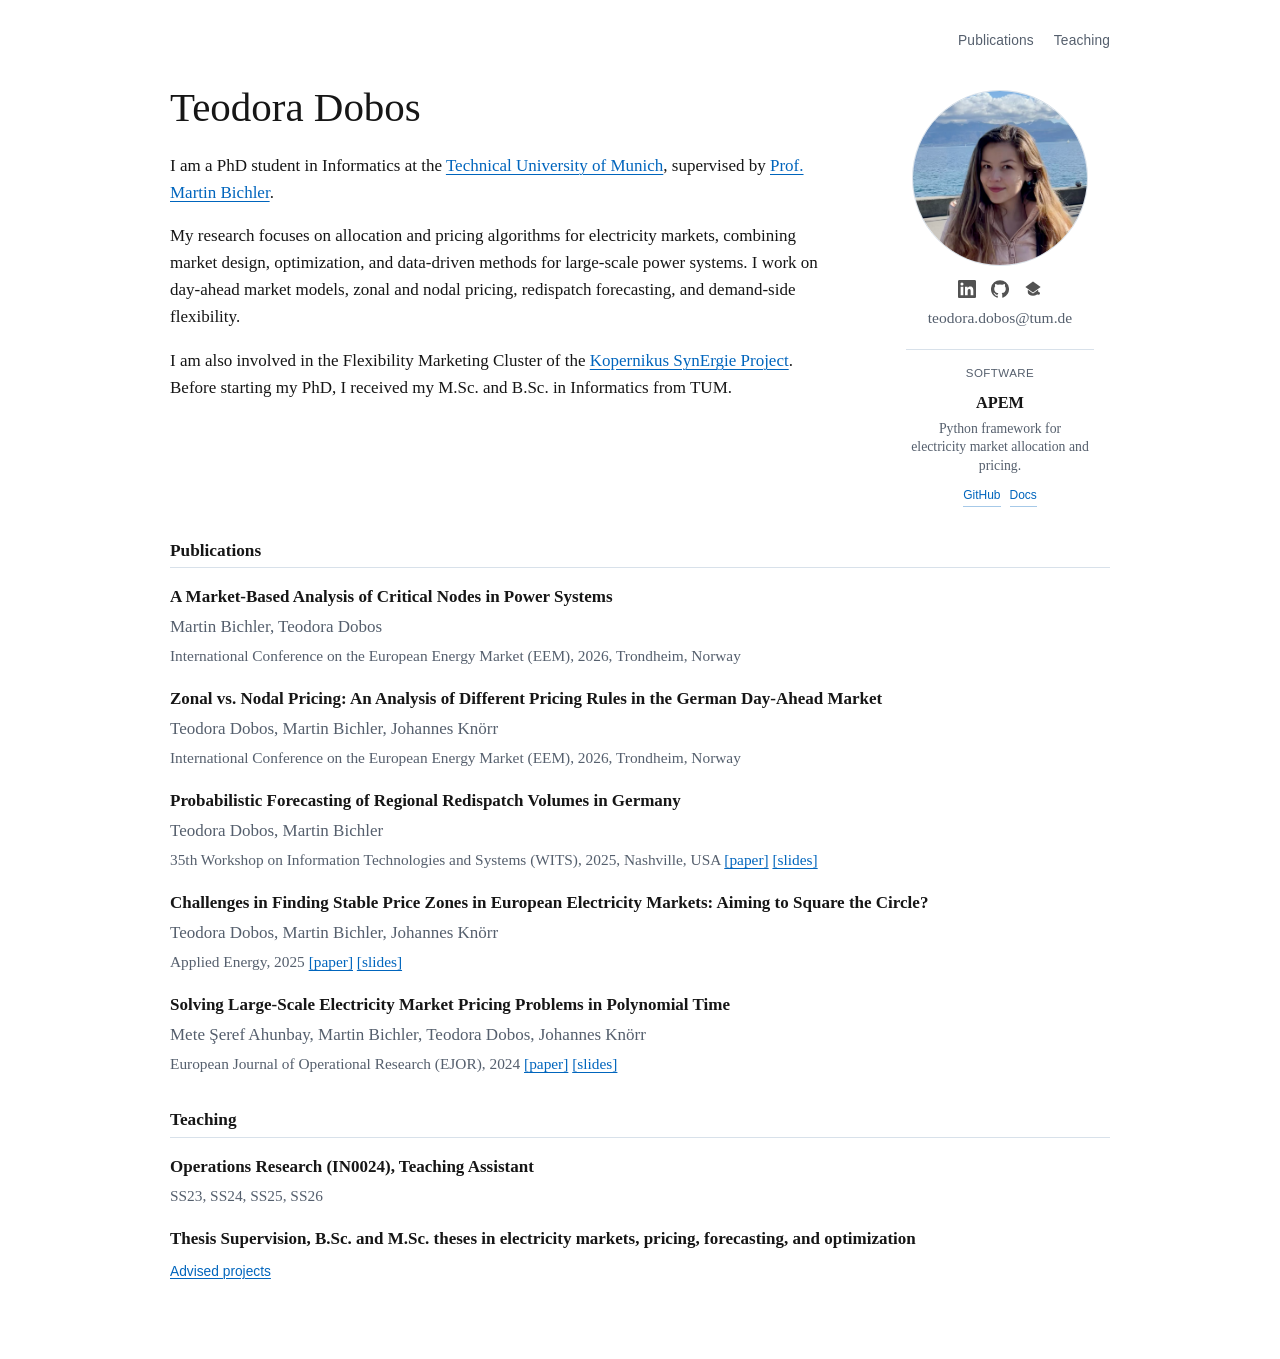
==== index.html @ 31abd379 "Init website" ====
<!doctype html>
<html lang="en">
  <head>
    <meta charset="utf-8">
    <meta name="viewport" content="width=device-width, initial-scale=1">
    <title>Academic Homepage</title>
    <meta
      name="description"
      content="A compact academic homepage template for publications, teaching, and contact details."
    >
    <link rel="stylesheet" href="styles.css">
  </head>
  <body>
    <main class="page-shell">
      <nav class="site-nav" aria-label="Section navigation">
        <a href="#publications-section">Publications</a>
        <a href="#teaching-section">Teaching</a>
      </nav>

      <section class="intro" aria-labelledby="person-name">
        <div class="intro-copy">
          <h1 id="person-name"></h1>
          <div id="bio" class="bio"></div>
        </div>

        <aside class="profile" aria-label="Profile and contact information">
          <img id="profile-photo" class="profile-photo" alt="">
          <nav id="social-links" class="social-links" aria-label="Profile links"></nav>
          <p id="role" class="role"></p>
          <p id="affiliation" class="affiliation"></p>
          <p id="email" class="email"></p>
          <div id="software" class="software"></div>
        </aside>
      </section>

      <section id="manuscripts-section" class="content-section">
        <h2>Manuscripts Under Submission</h2>
        <ul id="manuscripts" class="simple-list"></ul>
      </section>

      <section id="publications-section" class="content-section">
        <h2>Publications</h2>
        <p id="publication-note" class="section-note"></p>
        <div id="publications" class="publication-list"></div>
      </section>

      <section id="teaching-section" class="content-section">
        <h2>Teaching</h2>
        <p id="teaching-note" class="section-note"></p>
        <div id="teaching" class="teaching-list"></div>
      </section>
    </main>

    <script src="site-data.js"></script>
    <script src="main.js"></script>
  </body>
</html>
---- styles.css ----
:root {
  color-scheme: light;
  --bg: #ffffff;
  --ink: #161616;
  --muted: #555f6d;
  --line: #d8e1ea;
  --accent: #0065bd;
  --accent-hover: #004a8f;
  --soft: #eef4fa;
}

* {
  box-sizing: border-box;
}

body {
  margin: 0;
  min-height: 100vh;
  background: var(--bg);
  color: var(--ink);
  font-family: "Iowan Old Style", "Palatino Linotype", Palatino, Georgia, serif;
  font-size: 17px;
  line-height: 1.58;
}

a {
  color: var(--accent);
  text-decoration-thickness: 1px;
  text-underline-offset: 0.18em;
}

a:hover {
  color: var(--accent-hover);
}

.page-shell {
  width: min(940px, calc(100% - 40px));
  margin: 0 auto;
  padding: 30px 0 76px;
}

.site-nav {
  display: flex;
  justify-content: flex-end;
  gap: 20px;
  margin-bottom: 34px;
  font-family: Arial, Helvetica, sans-serif;
  font-size: 0.86rem;
  letter-spacing: 0.01em;
}

.site-nav a {
  color: var(--muted);
  text-decoration: none;
}

.site-nav a:hover {
  color: var(--accent);
  text-decoration: underline;
  text-underline-offset: 0.22em;
}

.intro {
  display: grid;
  grid-template-columns: minmax(0, 1fr) 220px;
  gap: 50px;
  align-items: start;
}

h1,
h2,
p {
  margin-block-start: 0;
}

h1 {
  margin-block-end: 24px;
  font-size: clamp(1.9rem, 3.2vw, 2.65rem);
  line-height: 1.05;
  font-weight: 500;
}

h2 {
  margin-block-end: 16px;
  padding-block-end: 6px;
  border-bottom: 1px solid var(--line);
  font-size: 1.08rem;
  line-height: 1.2;
  font-weight: 700;
}

.bio p {
  max-width: 690px;
  margin: 0 0 17px;
}

.profile {
  display: grid;
  justify-items: center;
  gap: 7px;
  padding-top: 4px;
  text-align: center;
  font-size: 0.97rem;
}

.profile-photo {
  width: 176px;
  aspect-ratio: 1;
  object-fit: cover;
  border: 1px solid var(--line);
  border-radius: 50%;
  background: var(--soft);
}

.role,
.affiliation,
.email {
  margin: 0;
  line-height: 1.3;
}

.role {
  margin-top: 6px;
  font-weight: 700;
}

.affiliation {
  color: var(--muted);
}

.email {
  overflow-wrap: anywhere;
  color: var(--muted);
}

.social-links {
  display: flex;
  flex-wrap: wrap;
  justify-content: center;
  gap: 9px;
  margin-top: 4px;
  font-family: Arial, Helvetica, sans-serif;
  font-size: 0.84rem;
}

.social-link {
  display: inline-flex;
  align-items: center;
  justify-content: center;
  width: 24px;
  height: 24px;
  border: 0;
  border-radius: 50%;
  color: var(--muted);
  text-decoration: none;
  transition: color 140ms ease, transform 140ms ease;
}

.social-link:hover {
  color: var(--accent);
  transform: translateY(-1px);
}

.social-link img {
  width: 18px;
  height: 18px;
  display: block;
  filter: grayscale(1) brightness(0) opacity(0.68);
  transition: filter 140ms ease;
}

.social-link:hover img {
  filter: grayscale(1) brightness(0) opacity(0.95);
}

.software {
  width: min(100%, 188px);
  margin-top: 14px;
  padding: 14px 0 0;
  border-top: 1px solid var(--line);
  text-align: center;
}

.software-heading {
  margin-bottom: 8px;
  color: var(--muted);
  font-family: Arial, Helvetica, sans-serif;
  font-size: 0.72rem;
  letter-spacing: 0.04em;
  text-transform: uppercase;
}

.software-item {
  display: grid;
  justify-items: center;
  gap: 4px;
}

.software-title {
  color: var(--ink);
  font-size: 1.02rem;
  font-weight: 700;
  text-decoration: none;
}

.software-title:hover {
  color: var(--accent);
}

.software-description {
  color: var(--muted);
  max-width: 180px;
  font-size: 0.86rem;
  line-height: 1.35;
}

.software-links {
  display: flex;
  flex-wrap: wrap;
  justify-content: center;
  gap: 9px;
  margin-top: 5px;
  font-family: Arial, Helvetica, sans-serif;
  font-size: 0.75rem;
}

.software-links a {
  padding: 1px 0;
  color: var(--accent);
  text-decoration: none;
  border-bottom: 1px solid color-mix(in srgb, var(--accent) 35%, transparent);
}

.software-links a:hover {
  color: var(--accent-hover);
  border-bottom-color: var(--accent-hover);
}

.content-section {
  margin-top: 34px;
}

.project-hero {
  max-width: 720px;
}

.eyebrow {
  margin: 0 0 8px;
  color: var(--muted);
  font-family: Arial, Helvetica, sans-serif;
  font-size: 0.84rem;
  letter-spacing: 0.04em;
  text-transform: uppercase;
}

.project-subtitle {
  margin: -14px 0 0;
  color: var(--muted);
  font-size: 1.16rem;
}

.project-page-section {
  max-width: 760px;
}

.project-page-section p {
  margin: 0 0 14px;
}

.feature-list {
  margin: 0;
  padding-left: 22px;
}

.feature-list li {
  margin-bottom: 5px;
}

.section-note {
  margin: 0 0 13px;
  color: var(--muted);
  font-size: 0.98rem;
}

.simple-list {
  margin: 0;
  padding-left: 22px;
}

.simple-list li {
  margin-bottom: 5px;
}

.publication-list,
.related-list,
.thesis-list,
.teaching-list {
  display: grid;
  gap: 18px;
}

.page-shell {
  counter-reset: thesis;
}

.publication,
.thesis-item,
.teaching-item {
  display: grid;
  gap: 3px;
}

.thesis-item {
  counter-increment: thesis;
  grid-template-columns: 34px minmax(0, 1fr);
  column-gap: 4px;
}

.thesis-item::before {
  content: counter(thesis) ".";
  grid-row: span 2;
  color: var(--muted);
  font-family: Arial, Helvetica, sans-serif;
  font-size: 0.9rem;
}

.paper-title,
.course-title {
  font-weight: 700;
}

.authors,
.venue,
.term {
  color: var(--muted);
}

.venue,
.term {
  font-size: 0.96rem;
}

.paper-links,
.teaching-links {
  display: flex;
  flex-wrap: wrap;
  gap: 11px;
  margin-top: 2px;
  font-family: Arial, Helvetica, sans-serif;
  font-size: 0.86rem;
}

.paper-links a,
.teaching-links a {
  color: var(--accent);
}

.is-hidden {
  display: none;
}

@media (max-width: 720px) {
  body {
    font-size: 16px;
  }

  .page-shell {
    width: min(100% - 28px, 560px);
    padding-top: 32px;
  }

  .site-nav {
    justify-content: flex-start;
    margin-bottom: 22px;
  }

  .intro {
    grid-template-columns: 1fr;
    gap: 20px;
  }

  .profile {
    justify-items: start;
    grid-template-columns: 112px minmax(0, 1fr);
    column-gap: 18px;
    row-gap: 5px;
    text-align: left;
  }

  .profile-photo {
    grid-row: span 6;
    width: 112px;
  }

  .role {
    margin-top: 0;
  }

  .social-links {
    justify-content: start;
  }

  .software {
    grid-column: 2;
    margin-top: 6px;
    padding-top: 9px;
    text-align: left;
  }

  .software-item,
  .software-links {
    justify-items: start;
    justify-content: start;
  }
}
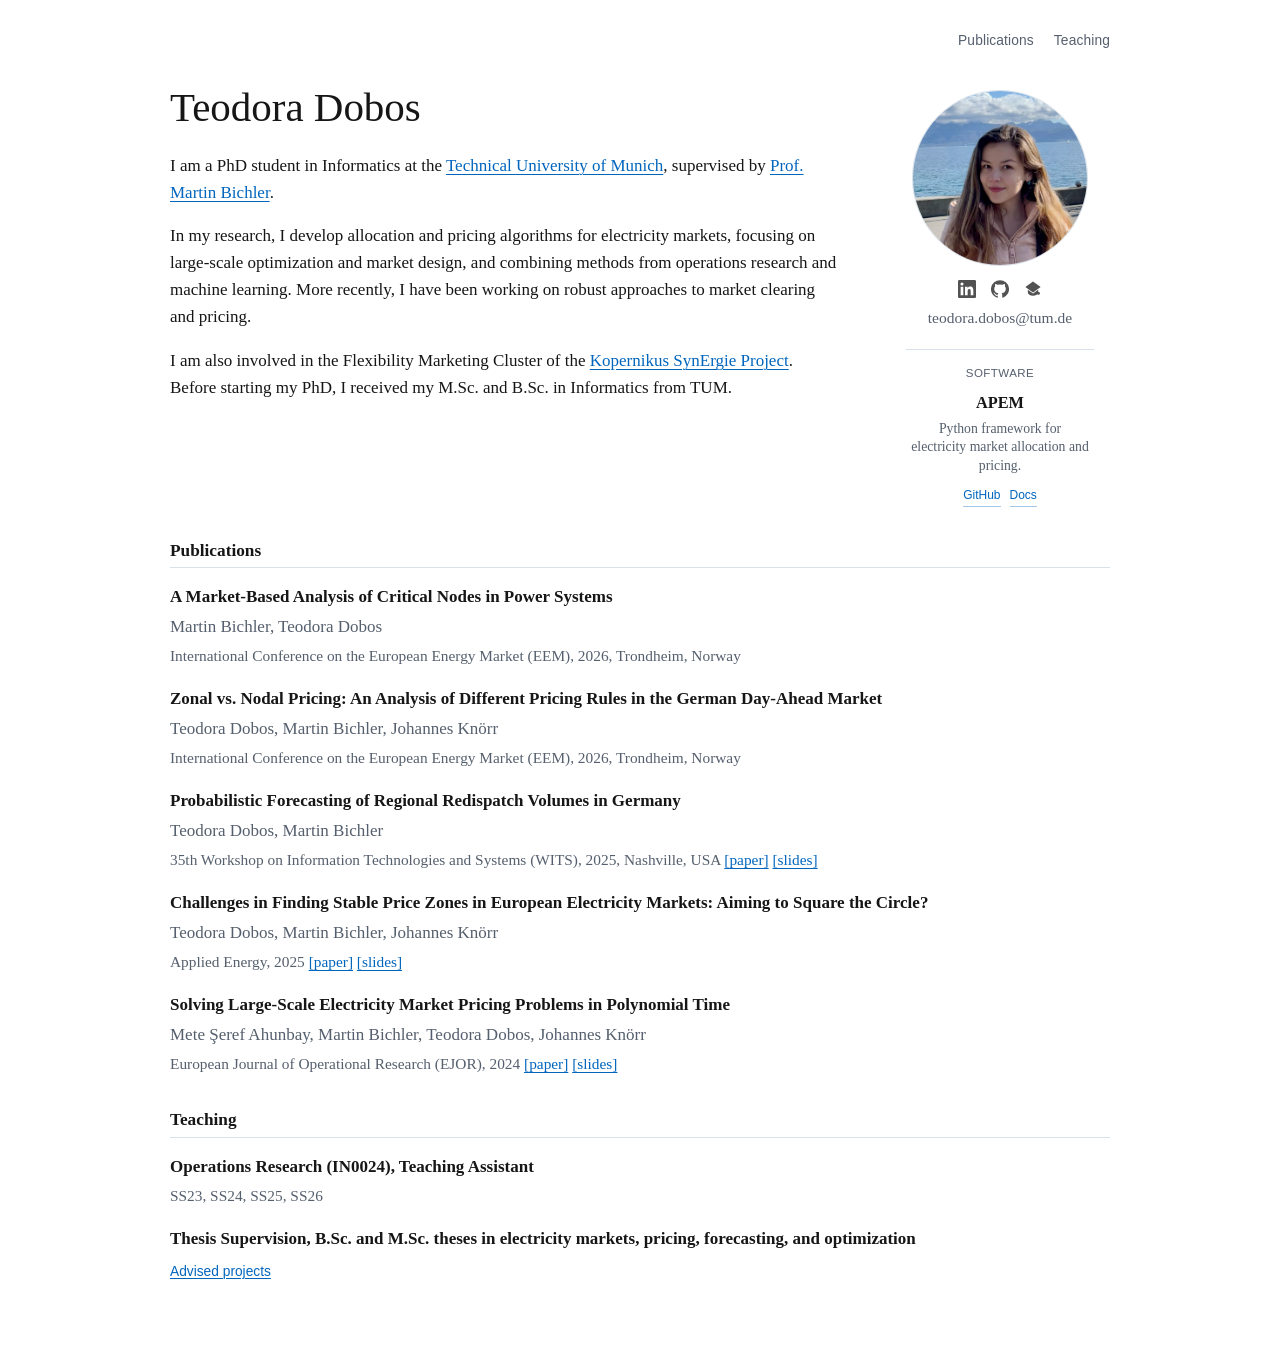
==== commit ead32875: "Update index.html" ====
--- a/index.html
+++ b/index.html
@@ -3,10 +3,10 @@
   <head>
     <meta charset="utf-8">
     <meta name="viewport" content="width=device-width, initial-scale=1">
-    <title>Academic Homepage</title>
+    <title>Teodora Dobos</title>
     <meta
       name="description"
-      content="A compact academic homepage template for publications, teaching, and contact details."
+      content="Academic homepage of Teodora Dobos, PhD student in Informatics at the Technical University of Munich working on electricity market design, allocation and pricing algorithms, optimization, and machine learning."
     >
     <link rel="stylesheet" href="styles.css">
   </head>
